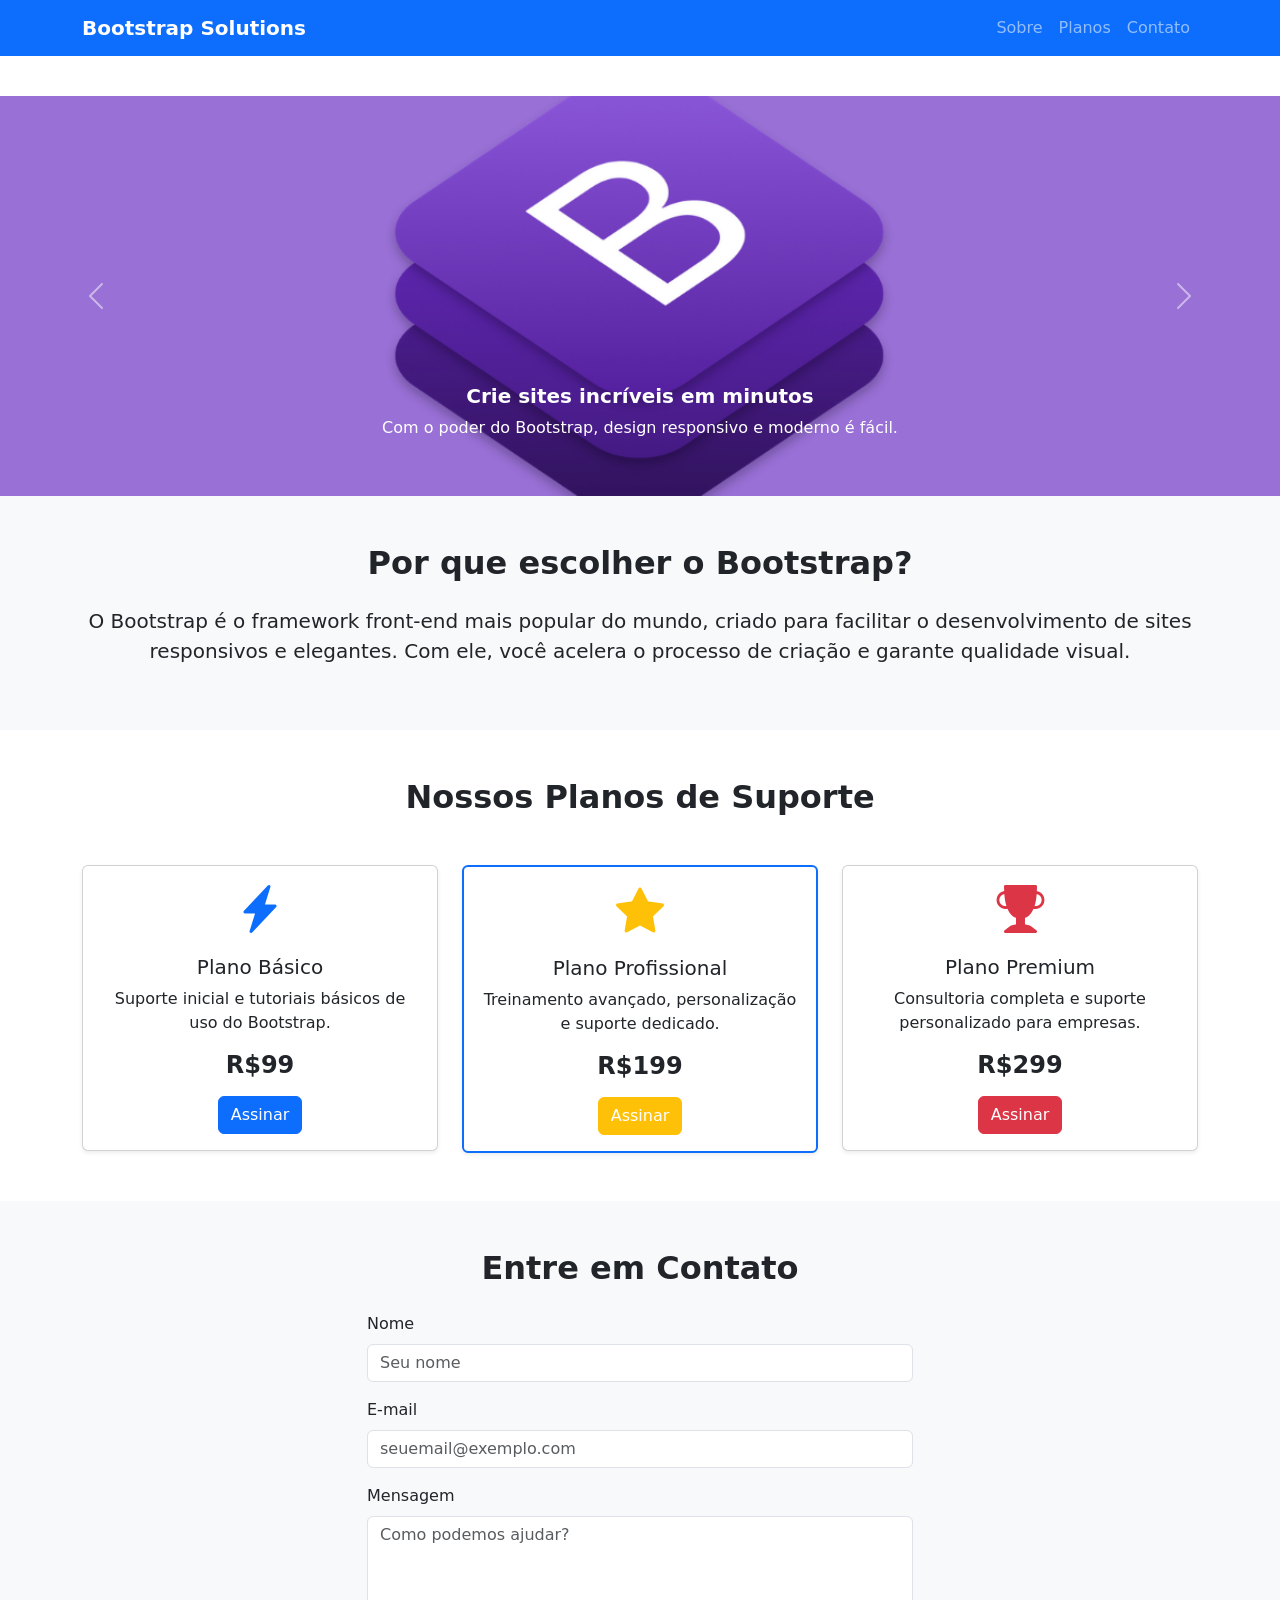
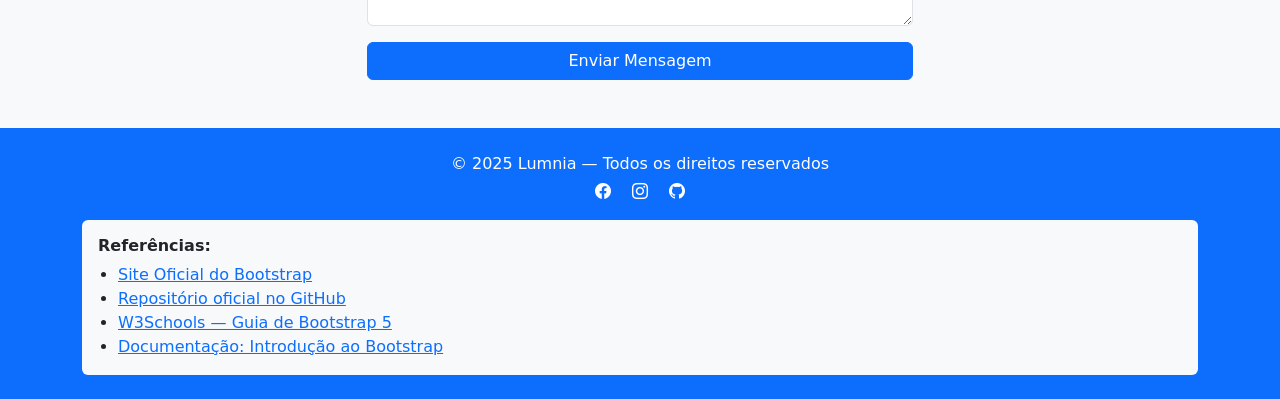
==== index.html @ a4bc86c5 "Add files via upload" ====
<!DOCTYPE html>
<html lang="pt-br">
<head>
  <meta charset="UTF-8">
  <meta name="viewport" content="width=device-width, initial-scale=1.0">
  <title>Lumnia — Simplificando o Design Web</title>
  <link rel="stylesheet" href="estilo.css">
  <!--  Importando o CSS do Bootstrap -->
  <link href="https://cdn.jsdelivr.net/npm/bootstrap@5.3.3/dist/css/bootstrap.min.css" rel="stylesheet">

  <!--  Ícones do Bootstrap -->
  <link href="https://cdn.jsdelivr.net/npm/bootstrap-icons@1.11.1/font/bootstrap-icons.css" rel="stylesheet">
</head>
<body>

  <!-- 🔹 NAVBAR FIXA -->
  <nav class="navbar navbar-expand-lg navbar-dark bg-primary fixed-top">
    <div class="container">
      <a class="navbar-brand fw-bold" href="#">Bootstrap Solutions</a>
      <button class="navbar-toggler" type="button" data-bs-toggle="collapse" data-bs-target="#navbarNav">
        <span class="navbar-toggler-icon"></span>
      </button>
      <div class="collapse navbar-collapse" id="navbarNav">
        <ul class="navbar-nav ms-auto">
          <li class="nav-item"><a class="nav-link" href="#sobre">Sobre</a></li>
          <li class="nav-item"><a class="nav-link" href="#planos">Planos</a></li>
          <li class="nav-item"><a class="nav-link" href="#contato">Contato</a></li>
        </ul>
      </div>
    </div>
  </nav>

  <!-- CARROSSEL DE DESTAQUE -->
  <section id="inicio" class="mt-5 pt-5">
    <div id="carouselExample" class="carousel slide" data-bs-ride="carousel">
      <div class="carousel-inner">
        <div class="carousel-item active">
          <img src="bootstrap.png" class="d-block w-100" alt="Projetos com Bootstrap">
          <div class="carousel-caption d-none d-md-block">
            <h5 class="fw-bold">Crie sites incríveis em minutos</h5>
            <p>Com o poder do Bootstrap, design responsivo e moderno é fácil.</p>
          </div>
        </div>
        <div class="carousel-item">
          <img src="linguagens-de-programacao.jpeg.webp" class="d-block w-100" alt="Design responsivo">
          <div class="carousel-caption d-none d-md-block">
            <h5 class="fw-bold">Design que se adapta a qualquer tela</h5>
            <p>Desktop, tablet ou celular — seu site sempre perfeito.</p>
          </div>
        </div>
        <div class="carousel-item">
          <img src="inteligencia-artificial-algoritmo-tecnologia-codigo-de-programacao-1554210815064_v2_615x300.jpg" class="d-block w-100" alt="Suporte profissional">
          <div class="carousel-caption d-none d-md-block">
            <h5 class="fw-bold">Treinamento e suporte especializado</h5>
            <p>Conte com nossa equipe para dominar o Bootstrap.</p>
          </div>
        </div>
      </div>

      <!-- Botões de navegação -->
      <button class="carousel-control-prev" type="button" data-bs-target="#carouselExample" data-bs-slide="prev">
        <span class="carousel-control-prev-icon"></span>
      </button>
      <button class="carousel-control-next" type="button" data-bs-target="#carouselExample" data-bs-slide="next">
        <span class="carousel-control-next-icon"></span>
      </button>
    </div>
  </section>

  <!--  SEÇÃO SOBRE -->
  <section id="sobre" class="py-5 bg-light text-center">
    <div class="container">
      <h2 class="fw-bold mb-4">Por que escolher o Bootstrap?</h2>
      <p class="lead">
        O Bootstrap é o framework front-end mais popular do mundo, criado para facilitar o desenvolvimento de sites
        responsivos e elegantes. Com ele, você acelera o processo de criação e garante qualidade visual.
      </p>
    </div>
  </section>

  <!--  SEÇÃO PLANOS DE SUPORTE -->
  <section id="planos" class="py-5 text-center">
    <div class="container">
      <h2 class="fw-bold mb-5">Nossos Planos de Suporte</h2>
      <div class="row g-4">
        <!-- Plano Básico -->
        <div class="col-md-4">
          <div class="card shadow-sm">
            <div class="card-body">
              <i class="bi bi-lightning-charge-fill display-5 text-primary"></i>
              <h5 class="card-title mt-3">Plano Básico</h5>
              <p class="card-text">Suporte inicial e tutoriais básicos de uso do Bootstrap.</p>
              <h4 class="fw-bold">R$99</h4>
              <a href="#" class="btn btn-primary mt-2">Assinar</a>
            </div>
          </div>
        </div>
        <!-- Plano Profissional -->
        <div class="col-md-4">
          <div class="card shadow-sm border-primary border-2">
            <div class="card-body">
              <i class="bi bi-star-fill display-5 text-warning"></i>
              <h5 class="card-title mt-3">Plano Profissional</h5>
              <p class="card-text">Treinamento avançado, personalização e suporte dedicado.</p>
              <h4 class="fw-bold">R$199</h4>
              <a href="#" class="btn btn-warning mt-2 text-white">Assinar</a>
            </div>
          </div>
        </div>
        <!-- Plano Premium -->
        <div class="col-md-4">
          <div class="card shadow-sm">
            <div class="card-body">
              <i class="bi bi-trophy-fill display-5 text-danger"></i>
              <h5 class="card-title mt-3">Plano Premium</h5>
              <p class="card-text">Consultoria completa e suporte personalizado para empresas.</p>
              <h4 class="fw-bold">R$299</h4>
              <a href="#" class="btn btn-danger mt-2">Assinar</a>
            </div>
          </div>
        </div>
      </div>
    </div>
  </section>

  <!--  SEÇÃO "CONTATO" -->
  <section id="contato" class="bg-light py-5">
    <div class="container">
      <h2 class="fw-bold text-center mb-4">Entre em Contato</h2>
      <div class="row justify-content-center">
        <div class="col-md-6">
          <form>
            <div class="mb-3">
              <label for="nome" class="form-label">Nome</label>
              <input type="text" class="form-control" id="nome" placeholder="Seu nome">
            </div>
            <div class="mb-3">
              <label for="email" class="form-label">E-mail</label>
              <input type="email" class="form-control" id="email" placeholder="seuemail@exemplo.com">
            </div>
            <div class="mb-3">
              <label for="mensagem" class="form-label">Mensagem</label>
              <textarea class="form-control" id="mensagem" rows="4" placeholder="Como podemos ajudar?"></textarea>
            </div>
            <button type="submit" class="btn btn-primary w-100">Enviar Mensagem</button>
          </form>
        </div>
      </div>
    </div>
  </section>

  <!--  RODAPÉ + REFERÊNCIAS -->
  <footer class="bg-primary text-white text-center py-4">
    <div class="container">
      <p class="mb-1">© 2025 Lumnia — Todos os direitos reservados</p>

      <!-- Ícones sociais -->
      <div class="mb-3">
        <a href="#" class="text-white me-3"><i class="bi bi-facebook"></i></a>
        <a href="#" class="text-white me-3"><i class="bi bi-instagram"></i></a>
        <a href="#" class="text-white"><i class="bi bi-github"></i></a>
      </div>

      <!--  REFERÊNCIAS -->
      <div class="text-start bg-light text-dark p-3 rounded">
        <h6 class="fw-bold">Referências:</h6>
        <ul class="mb-0">
          <li><a href="https://getbootstrap.com" target="_blank">Site Oficial do Bootstrap</a></li>
          <li><a href="https://github.com/twbs/bootstrap" target="_blank">Repositório oficial no GitHub</a></li>
          <li><a href="https://www.w3schools.com/bootstrap5/" target="_blank">W3Schools — Guia de Bootstrap 5</a></li>
          <li><a href="https://getbootstrap.com/docs/5.3/getting-started/introduction/" target="_blank">Documentação: Introdução ao Bootstrap</a></li>
        </ul>
      </div>
    </div>
  </footer>

  <!--  Scripts do Bootstrap -->
  <script src="https://cdn.jsdelivr.net/npm/bootstrap@5.3.3/dist/js/bootstrap.bundle.min.js"></script>

</body>
</html>
---- estilo.css ----
.carousel-item img {
      height: 400px; 
      object-fit: cover;
    }

  
    footer .text-start ul {
      padding-left: 20px;
    }
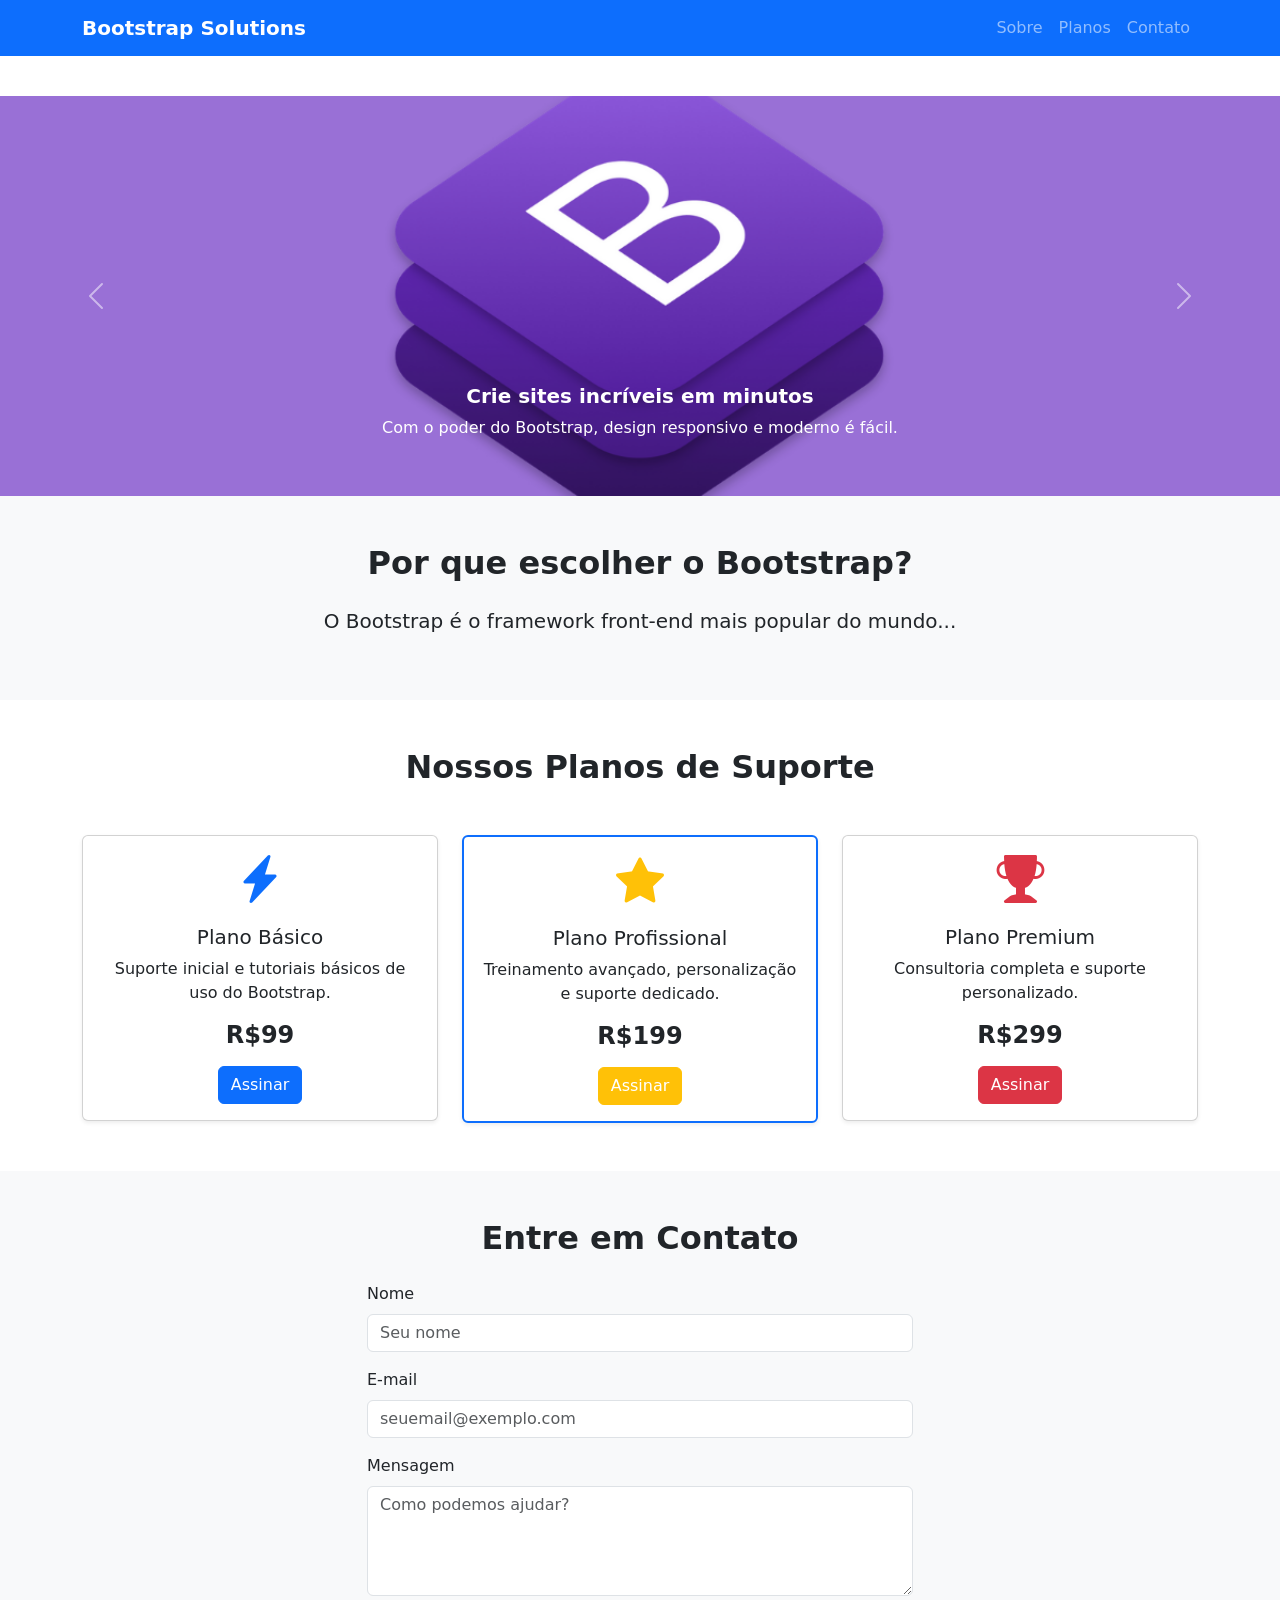
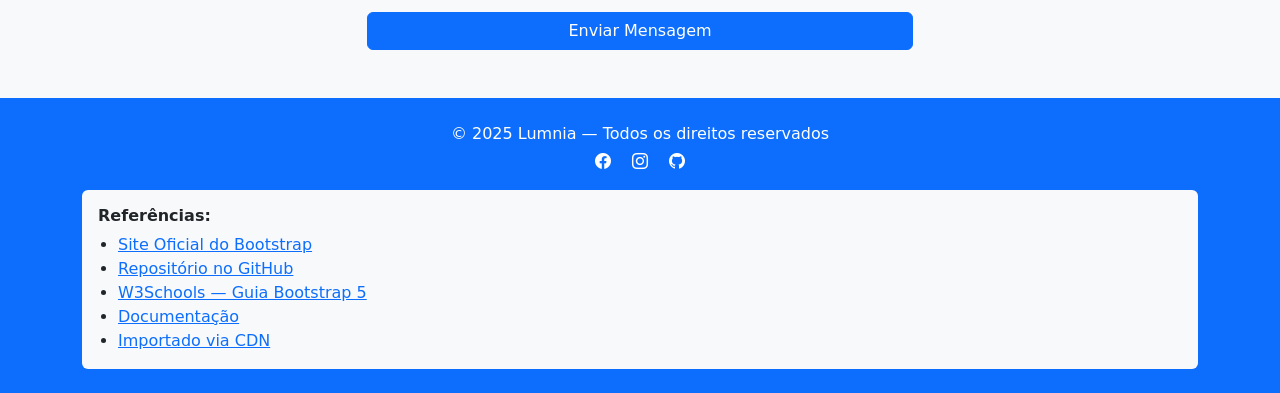
==== commit c78f0d70: "Add files via upload" ====
--- a/index.html
+++ b/index.html
@@ -5,22 +5,33 @@
   <meta name="viewport" content="width=device-width, initial-scale=1.0">
   <title>Lumnia — Simplificando o Design Web</title>
   <link rel="stylesheet" href="estilo.css">
-  <!--  Importando o CSS do Bootstrap -->
+
+  <!--  Importando o CSS principal do Bootstrap -->
   <link href="https://cdn.jsdelivr.net/npm/bootstrap@5.3.3/dist/css/bootstrap.min.css" rel="stylesheet">
 
-  <!--  Ícones do Bootstrap -->
+  <!-- Ícones do Bootstrap --") -->
   <link href="https://cdn.jsdelivr.net/npm/bootstrap-icons@1.11.1/font/bootstrap-icons.css" rel="stylesheet">
 </head>
 <body>
 
-  <!-- 🔹 NAVBAR FIXA -->
+  <!-- NAVBAR -->
+  <!-- Classes prontas do Bootstrap para criar uma barra de navegação responsiva e fixa -->
+  <!-- "navbar" cria a barra de navegação padrão do Bootstrap -->
+  <!-- "navbar-dark" deixa os textos claros e o fundo escuro -->
+  <!-- "bg-primary" aplica o azul principal do Bootstrap -->
+  <!-- "fixed-top" faz a barra ficar presa no topo da página -->
   <nav class="navbar navbar-expand-lg navbar-dark bg-primary fixed-top">
-    <div class="container">
+    <div class="container"><!-- Centraliza o conteúdo -->
+      <!-- "navbar-brand" dá estilo ao nome ou logo -->
+      <!-- "fw-bold" deixa o texto em negrito -->
       <a class="navbar-brand fw-bold" href="#">Bootstrap Solutions</a>
+      <!-- Botão que aparece no celular para abrir o menu -->
       <button class="navbar-toggler" type="button" data-bs-toggle="collapse" data-bs-target="#navbarNav">
         <span class="navbar-toggler-icon"></span>
       </button>
+      <!-- Menu recolhível -->
       <div class="collapse navbar-collapse" id="navbarNav">
+        <!-- ms-auto empurra os itens pro lado direito -->
         <ul class="navbar-nav ms-auto">
           <li class="nav-item"><a class="nav-link" href="#sobre">Sobre</a></li>
           <li class="nav-item"><a class="nav-link" href="#planos">Planos</a></li>
@@ -31,9 +42,15 @@
   </nav>
 
   <!-- CARROSSEL DE DESTAQUE -->
-  <section id="inicio" class="mt-5 pt-5">
+  <!-- Estrutura do carrossel pronta do Bootstrap -->
+
+  <!-- "carousel slide" ativa o carrossel automático de imagens do Bootstrap -->
+  <!-- "carousel-item" indica cada slide -->
+  <!-- "active" marca o slide inicial -->
+  <section id="inicio" class="mt-5 pt-5"><!-- mt e pt = margens e espaçamentos -->
     <div id="carouselExample" class="carousel slide" data-bs-ride="carousel">
-      <div class="carousel-inner">
+      <div class="carousel-inner"><!-- Área com os slides -->
+        <!-- Slide ativo -->
         <div class="carousel-item active">
           <img src="bootstrap.png" class="d-block w-100" alt="Projetos com Bootstrap">
           <div class="carousel-caption d-none d-md-block">
@@ -41,6 +58,7 @@
             <p>Com o poder do Bootstrap, design responsivo e moderno é fácil.</p>
           </div>
         </div>
+        <!-- Outros slides -->
         <div class="carousel-item">
           <img src="linguagens-de-programacao.jpeg.webp" class="d-block w-100" alt="Design responsivo">
           <div class="carousel-caption d-none d-md-block">
@@ -57,7 +75,7 @@
         </div>
       </div>
 
-      <!-- Botões de navegação -->
+      <!-- Botões de navegação padrão do carrossel -->
       <button class="carousel-control-prev" type="button" data-bs-target="#carouselExample" data-bs-slide="prev">
         <span class="carousel-control-prev-icon"></span>
       </button>
@@ -67,26 +85,30 @@
     </div>
   </section>
 
-  <!--  SEÇÃO SOBRE -->
+  <!-- SEÇÃO SOBRE -->
+  <!-- "py-5" adiciona espaçamento vertical grande -->
+  <!-- "bg-light" deixa o fundo cinza claro -->
+  <!-- "text-center" centraliza o texto -->
   <section id="sobre" class="py-5 bg-light text-center">
-    <div class="container">
+    <div class="container"><!-- Centraliza o texto -->
       <h2 class="fw-bold mb-4">Por que escolher o Bootstrap?</h2>
-      <p class="lead">
-        O Bootstrap é o framework front-end mais popular do mundo, criado para facilitar o desenvolvimento de sites
-        responsivos e elegantes. Com ele, você acelera o processo de criação e garante qualidade visual.
-      </p>
-    </div>
-  </section>
-
-  <!--  SEÇÃO PLANOS DE SUPORTE -->
+      <!-- "lead" dá um destaque maior ao parágrafo -->
+      <p class="lead">O Bootstrap é o framework front-end mais popular do mundo...</p>
+    </div>
+  </section>
+
+  <!-- 🔹 SEÇÃO PLANOS DE SUPORTE -->
+   <!-- Aqui são usados "card" e "shadow-sm" para criar caixas com sombra -->
   <section id="planos" class="py-5 text-center">
     <div class="container">
       <h2 class="fw-bold mb-5">Nossos Planos de Suporte</h2>
-      <div class="row g-4">
-        <!-- Plano Básico -->
-        <div class="col-md-4">
-          <div class="card shadow-sm">
+      <div class="row g-4"><!-- "row" cria uma linha, "g-4" define o espaçamento entre colunas -->
+        
+        <!-- Coluna com card -->
+        <div class="col-md-4"><!-- 3 colunas em telas médias -->
+          <div class="card shadow-sm"><!-- Card pronto com sombra -->
             <div class="card-body">
+              <!-- Ícone do Bootstrap -->
               <i class="bi bi-lightning-charge-fill display-5 text-primary"></i>
               <h5 class="card-title mt-3">Plano Básico</h5>
               <p class="card-text">Suporte inicial e tutoriais básicos de uso do Bootstrap.</p>
@@ -95,7 +117,8 @@
             </div>
           </div>
         </div>
-        <!-- Plano Profissional -->
+
+        <!-- Card com borda colorida -->
         <div class="col-md-4">
           <div class="card shadow-sm border-primary border-2">
             <div class="card-body">
@@ -107,13 +130,14 @@
             </div>
           </div>
         </div>
-        <!-- Plano Premium -->
+
+        <!-- Terceiro card -->
         <div class="col-md-4">
           <div class="card shadow-sm">
             <div class="card-body">
               <i class="bi bi-trophy-fill display-5 text-danger"></i>
               <h5 class="card-title mt-3">Plano Premium</h5>
-              <p class="card-text">Consultoria completa e suporte personalizado para empresas.</p>
+              <p class="card-text">Consultoria completa e suporte personalizado.</p>
               <h4 class="fw-bold">R$299</h4>
               <a href="#" class="btn btn-danger mt-2">Assinar</a>
             </div>
@@ -123,12 +147,15 @@
     </div>
   </section>
 
-  <!--  SEÇÃO "CONTATO" -->
+  <!-- SEÇÃO CONTATO -->
+  <!-- "form-control" deixa inputs e textarea com visual padronizado -->
+  <!-- "btn btn-primary" cria um botão azul pronto -->
   <section id="contato" class="bg-light py-5">
     <div class="container">
       <h2 class="fw-bold text-center mb-4">Entre em Contato</h2>
-      <div class="row justify-content-center">
-        <div class="col-md-6">
+      <div class="row justify-content-center"><!-- Centraliza o formulário -->
+        <div class="col-md-6"><!-- Ocupa metade da tela em telas médias -->
+          <!-- Formulário usando classes de form do Bootstrap -->
           <form>
             <div class="mb-3">
               <label for="nome" class="form-label">Nome</label>
@@ -149,32 +176,37 @@
     </div>
   </section>
 
-  <!--  RODAPÉ + REFERÊNCIAS -->
+  <!-- RODAPÉ -->
+  <!-- "bg-primary" deixa o fundo azul -->
+  <!-- "text-white" deixa o texto branco -->
+  <!-- "text-center" centraliza -->
+  <!-- "py-4" adiciona espaçamento vertical -->
   <footer class="bg-primary text-white text-center py-4">
     <div class="container">
       <p class="mb-1">© 2025 Lumnia — Todos os direitos reservados</p>
 
-      <!-- Ícones sociais -->
+      <!-- Ícones sociais do Bootstrap -->
       <div class="mb-3">
         <a href="#" class="text-white me-3"><i class="bi bi-facebook"></i></a>
         <a href="#" class="text-white me-3"><i class="bi bi-instagram"></i></a>
         <a href="#" class="text-white"><i class="bi bi-github"></i></a>
       </div>
 
-      <!--  REFERÊNCIAS -->
+      <!-- Lista de links -->
       <div class="text-start bg-light text-dark p-3 rounded">
         <h6 class="fw-bold">Referências:</h6>
         <ul class="mb-0">
           <li><a href="https://getbootstrap.com" target="_blank">Site Oficial do Bootstrap</a></li>
-          <li><a href="https://github.com/twbs/bootstrap" target="_blank">Repositório oficial no GitHub</a></li>
-          <li><a href="https://www.w3schools.com/bootstrap5/" target="_blank">W3Schools — Guia de Bootstrap 5</a></li>
-          <li><a href="https://getbootstrap.com/docs/5.3/getting-started/introduction/" target="_blank">Documentação: Introdução ao Bootstrap</a></li>
+          <li><a href="https://github.com/twbs/bootstrap" target="_blank">Repositório no GitHub</a></li>
+          <li><a href="https://www.w3schools.com/bootstrap5/" target="_blank">W3Schools — Guia Bootstrap 5</a></li>
+          <li><a href="https://getbootstrap.com/docs/5.3/getting-started/introduction/" target="_blank">Documentação</a></li>
+          <li><a href="https://cdn.jsdelivr.net/npm/bootstrap@5.3.3/dist/css/bootstrap.css" target="_blank">Importado via CDN</a></li>
         </ul>
       </div>
     </div>
   </footer>
 
-  <!--  Scripts do Bootstrap -->
+  <!-- Script JS do Bootstrap -->
   <script src="https://cdn.jsdelivr.net/npm/bootstrap@5.3.3/dist/js/bootstrap.bundle.min.js"></script>
 
 </body>
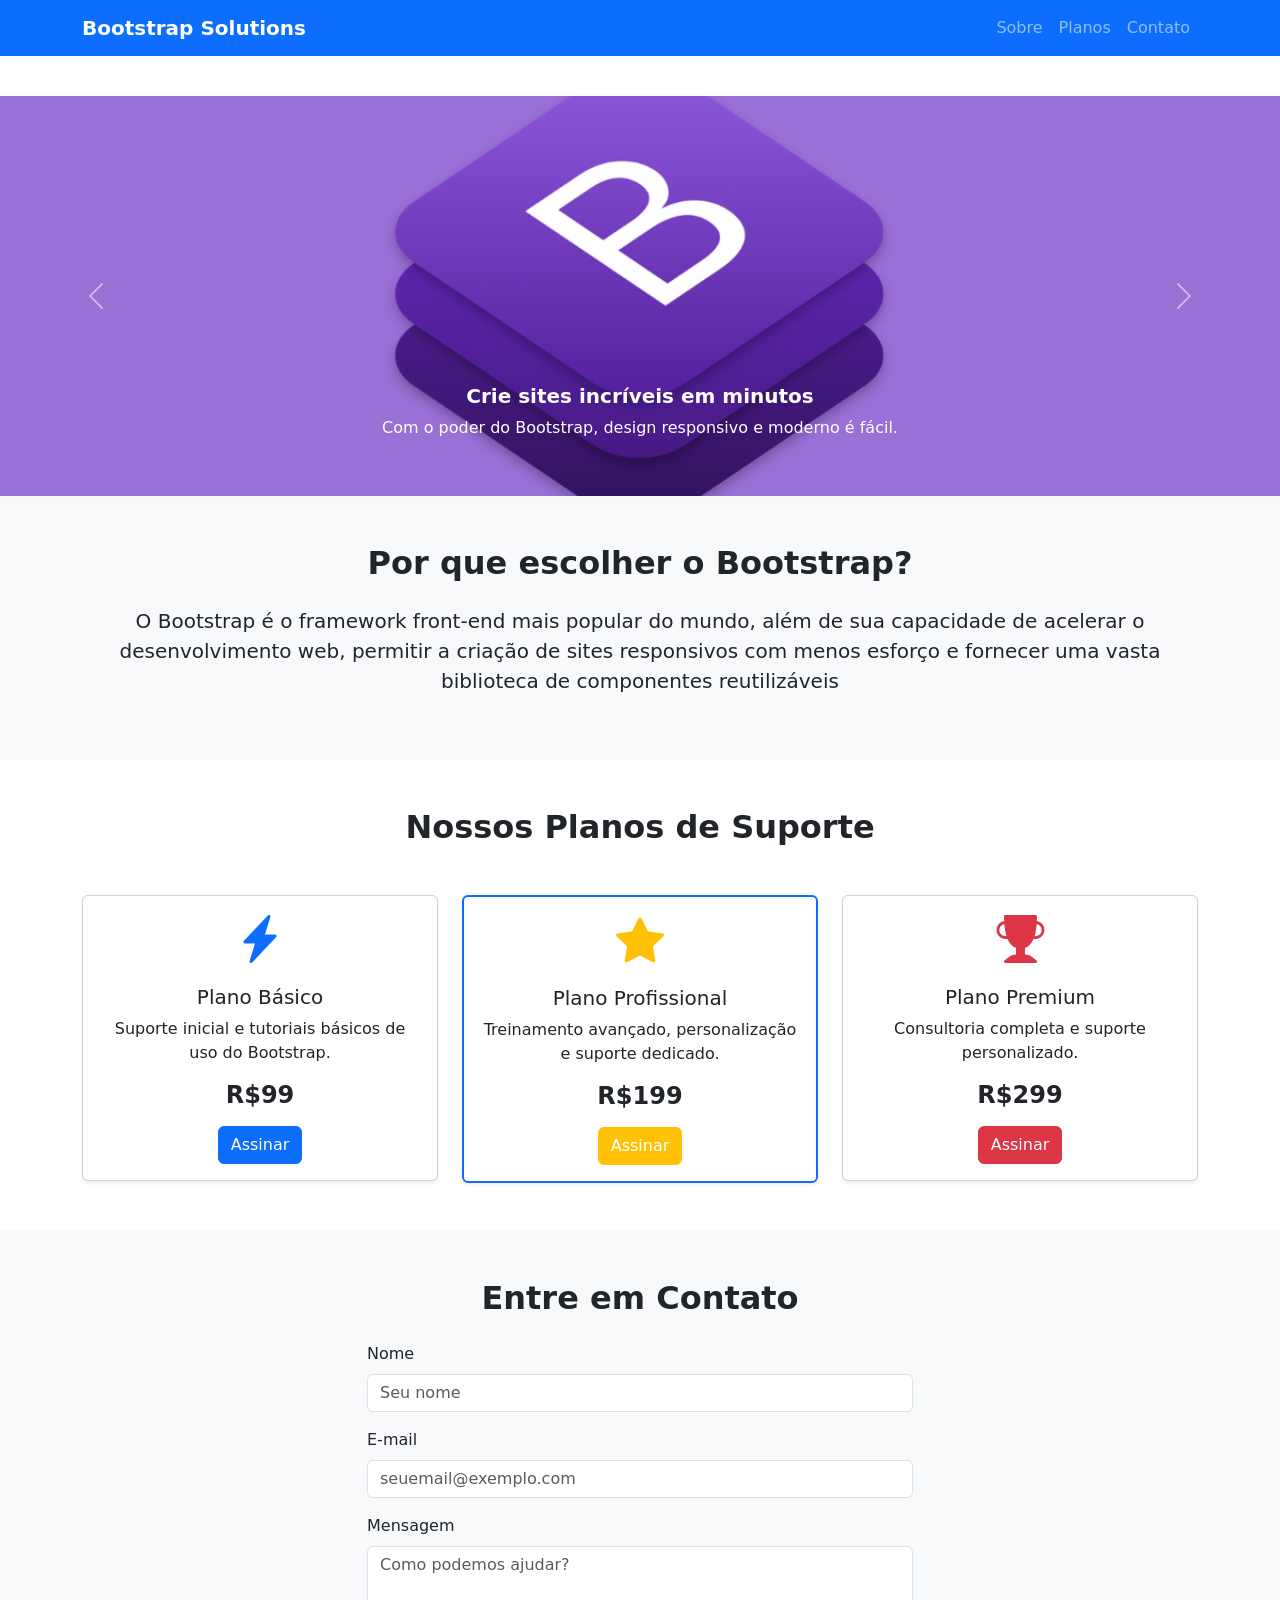
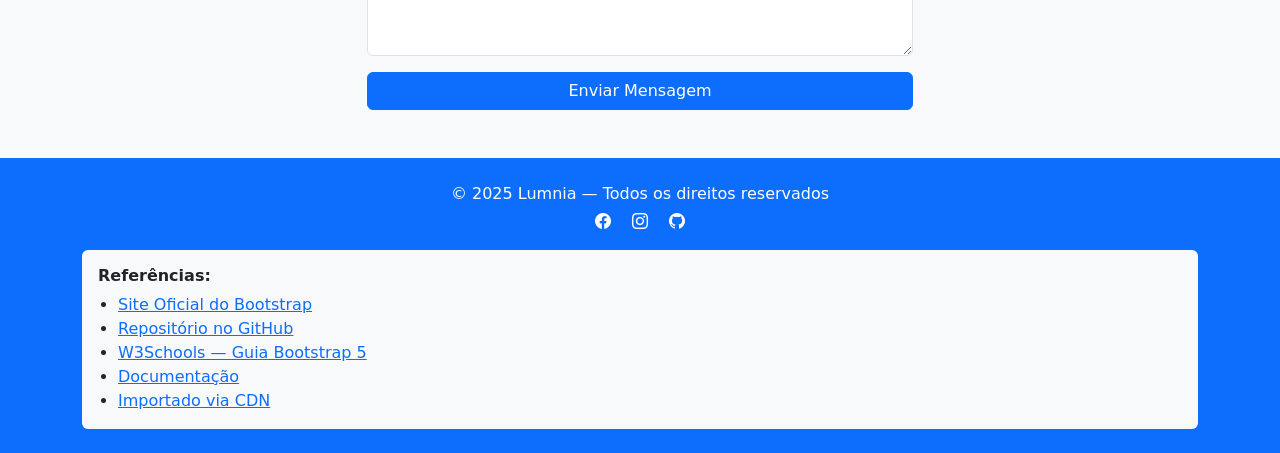
==== commit 3fcee664: "Add files via upload" ====
--- a/index.html
+++ b/index.html
@@ -5,6 +5,7 @@
   <meta name="viewport" content="width=device-width, initial-scale=1.0">
   <title>Lumnia — Simplificando o Design Web</title>
   <link rel="stylesheet" href="estilo.css">
+  <link rel="icon" href="png-clipart-bootstrap-logo-thumbnail-tech-companies-thumbnail-Photoroom.png" type="image/x-icon">
 
   <!--  Importando o CSS principal do Bootstrap -->
   <link href="https://cdn.jsdelivr.net/npm/bootstrap@5.3.3/dist/css/bootstrap.min.css" rel="stylesheet">
@@ -48,7 +49,7 @@
   <!-- "carousel-item" indica cada slide -->
   <!-- "active" marca o slide inicial -->
   <section id="inicio" class="mt-5 pt-5"><!-- mt e pt = margens e espaçamentos -->
-    <div id="carouselExample" class="carousel slide" data-bs-ride="carousel">
+    <div id="carousel" class="carousel slide" data-bs-ride="carousel">
       <div class="carousel-inner"><!-- Área com os slides -->
         <!-- Slide ativo -->
         <div class="carousel-item active">
@@ -76,10 +77,10 @@
       </div>
 
       <!-- Botões de navegação padrão do carrossel -->
-      <button class="carousel-control-prev" type="button" data-bs-target="#carouselExample" data-bs-slide="prev">
+      <button class="carousel-control-prev" type="button" data-bs-target="#carousel" data-bs-slide="prev">
         <span class="carousel-control-prev-icon"></span>
       </button>
-      <button class="carousel-control-next" type="button" data-bs-target="#carouselExample" data-bs-slide="next">
+      <button class="carousel-control-next" type="button" data-bs-target="#carousel" data-bs-slide="next">
         <span class="carousel-control-next-icon"></span>
       </button>
     </div>
@@ -93,7 +94,7 @@
     <div class="container"><!-- Centraliza o texto -->
       <h2 class="fw-bold mb-4">Por que escolher o Bootstrap?</h2>
       <!-- "lead" dá um destaque maior ao parágrafo -->
-      <p class="lead">O Bootstrap é o framework front-end mais popular do mundo...</p>
+      <p class="lead">O Bootstrap é o framework front-end mais popular do mundo, além de sua capacidade de acelerar o desenvolvimento web, permitir a criação de sites responsivos com menos esforço e fornecer uma vasta biblioteca de componentes reutilizáveis</p>
     </div>
   </section>
 
@@ -119,7 +120,7 @@
         </div>
 
         <!-- Card com borda colorida -->
-        <div class="col-md-4">
+        <div class="col-md-4"> <!-- md	Tamanho de tela, 4	Largura da coluna, ocupa 4 das 12 partes da linha -->
           <div class="card shadow-sm border-primary border-2">
             <div class="card-body">
               <i class="bi bi-star-fill display-5 text-warning"></i>
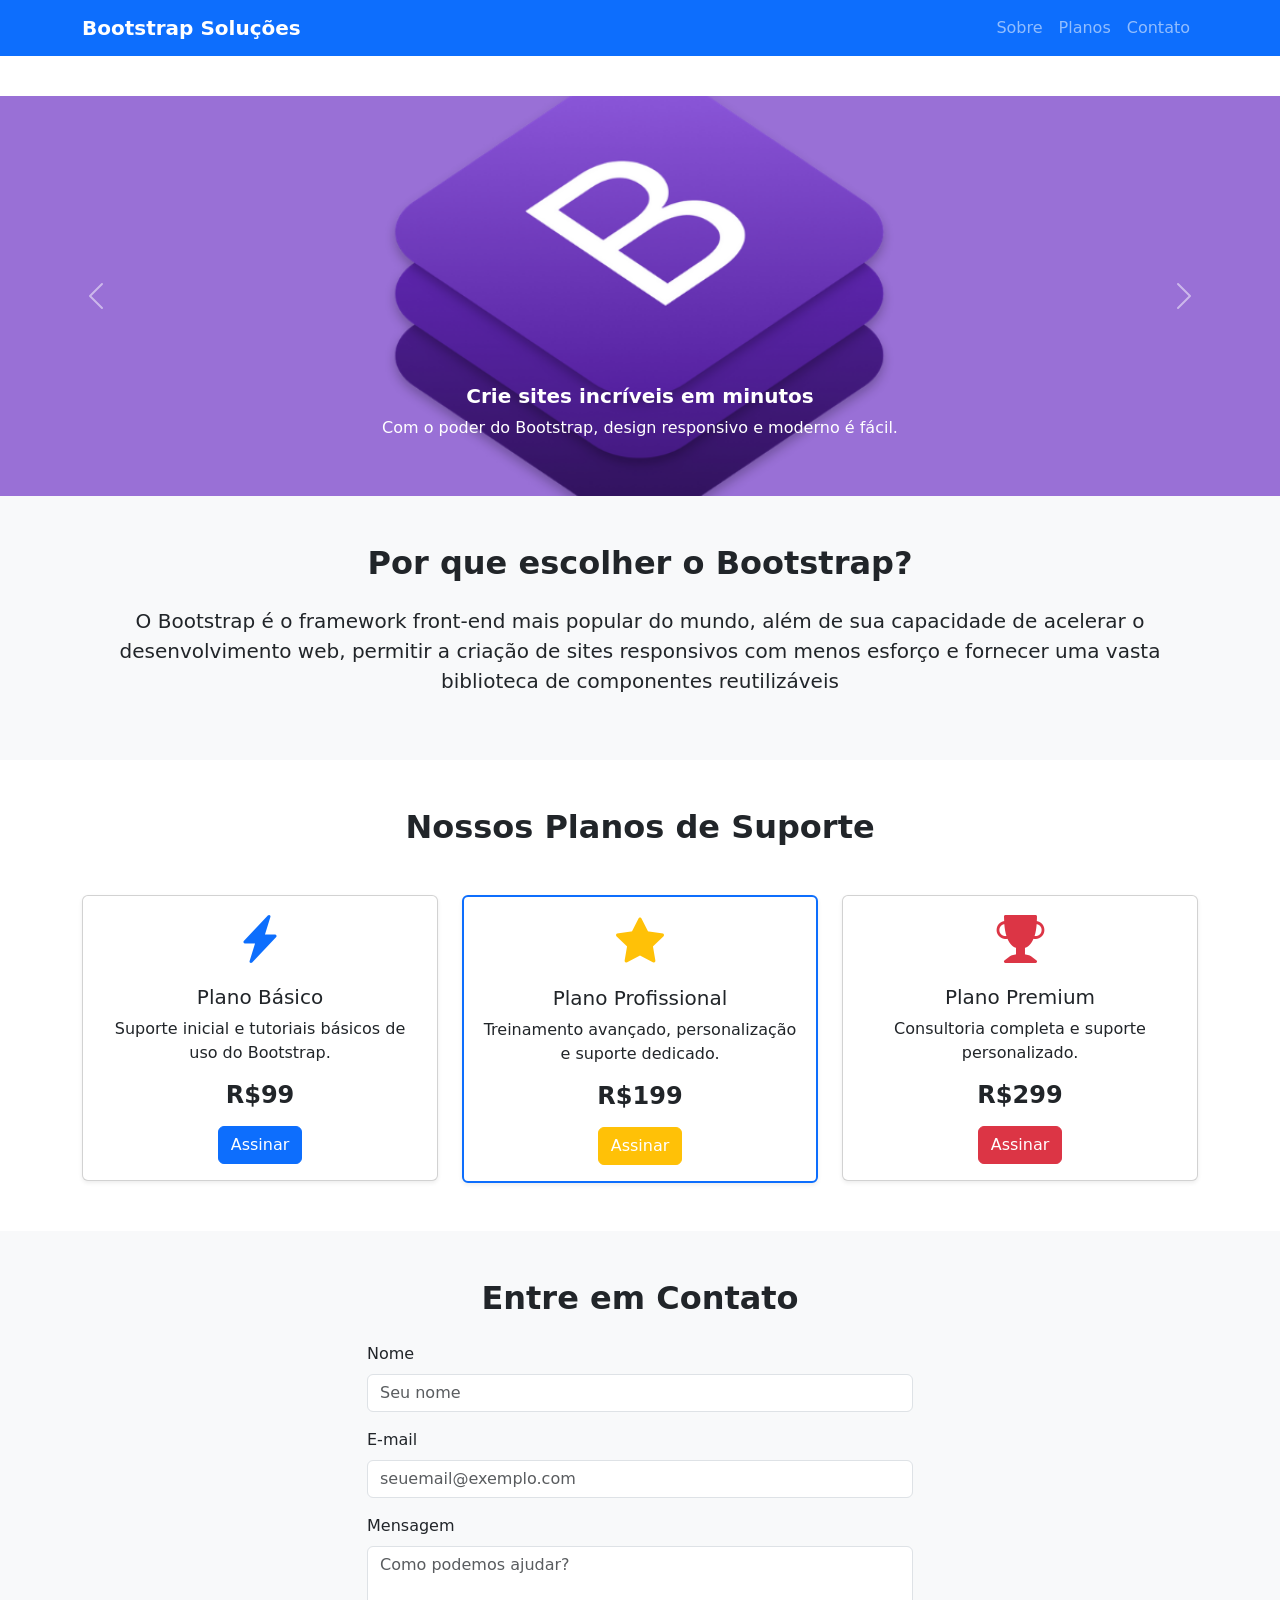
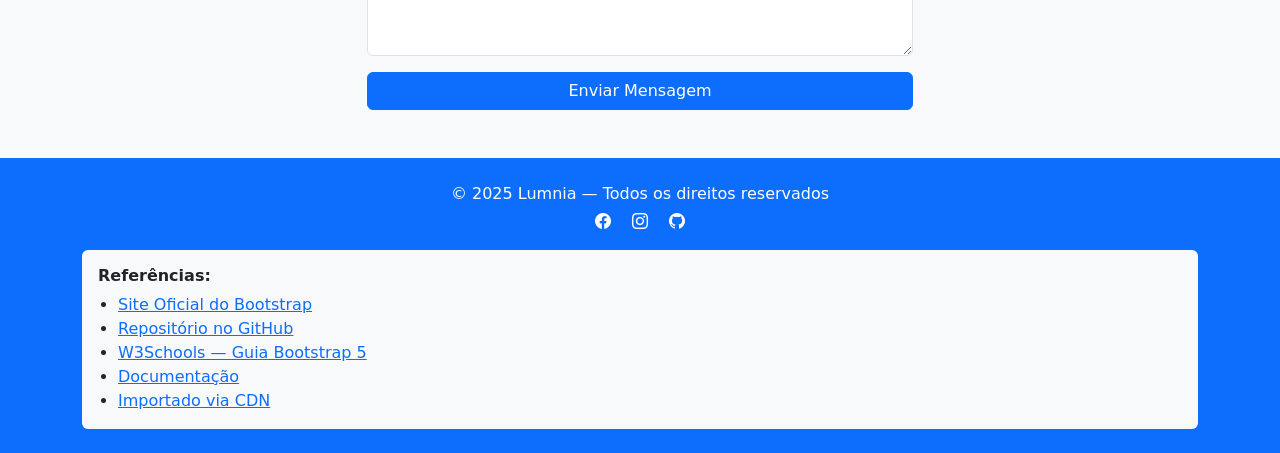
==== commit 61116b1f: "Add files via upload" ====
--- a/index.html
+++ b/index.html
@@ -21,13 +21,15 @@
   <!-- "navbar-dark" deixa os textos claros e o fundo escuro -->
   <!-- "bg-primary" aplica o azul principal do Bootstrap -->
   <!-- "fixed-top" faz a barra ficar presa no topo da página -->
+  <!-- A classe navbar-expand-lg define o ponto de quebra (992px).
+  Abaixo desse tamanho, esconde o menu (collapse) e mostra o botão (navbar-toggler) -->  
   <nav class="navbar navbar-expand-lg navbar-dark bg-primary fixed-top">
     <div class="container"><!-- Centraliza o conteúdo -->
       <!-- "navbar-brand" dá estilo ao nome ou logo -->
       <!-- "fw-bold" deixa o texto em negrito -->
-      <a class="navbar-brand fw-bold" href="#">Bootstrap Solutions</a>
+      <a class="navbar-brand fw-bold" href="#">Bootstrap Soluções</a>
       <!-- Botão que aparece no celular para abrir o menu -->
-      <button class="navbar-toggler" type="button" data-bs-toggle="collapse" data-bs-target="#navbarNav">
+      <button class="navbar-toggler" type="button" data-bs-toggle="collapse" data-bs-target="#navbarNav"> <!-- data-bs-toggle = ação   data-bs-target = qual elemento será alterado pela ação -->
         <span class="navbar-toggler-icon"></span>
       </button>
       <!-- Menu recolhível -->
